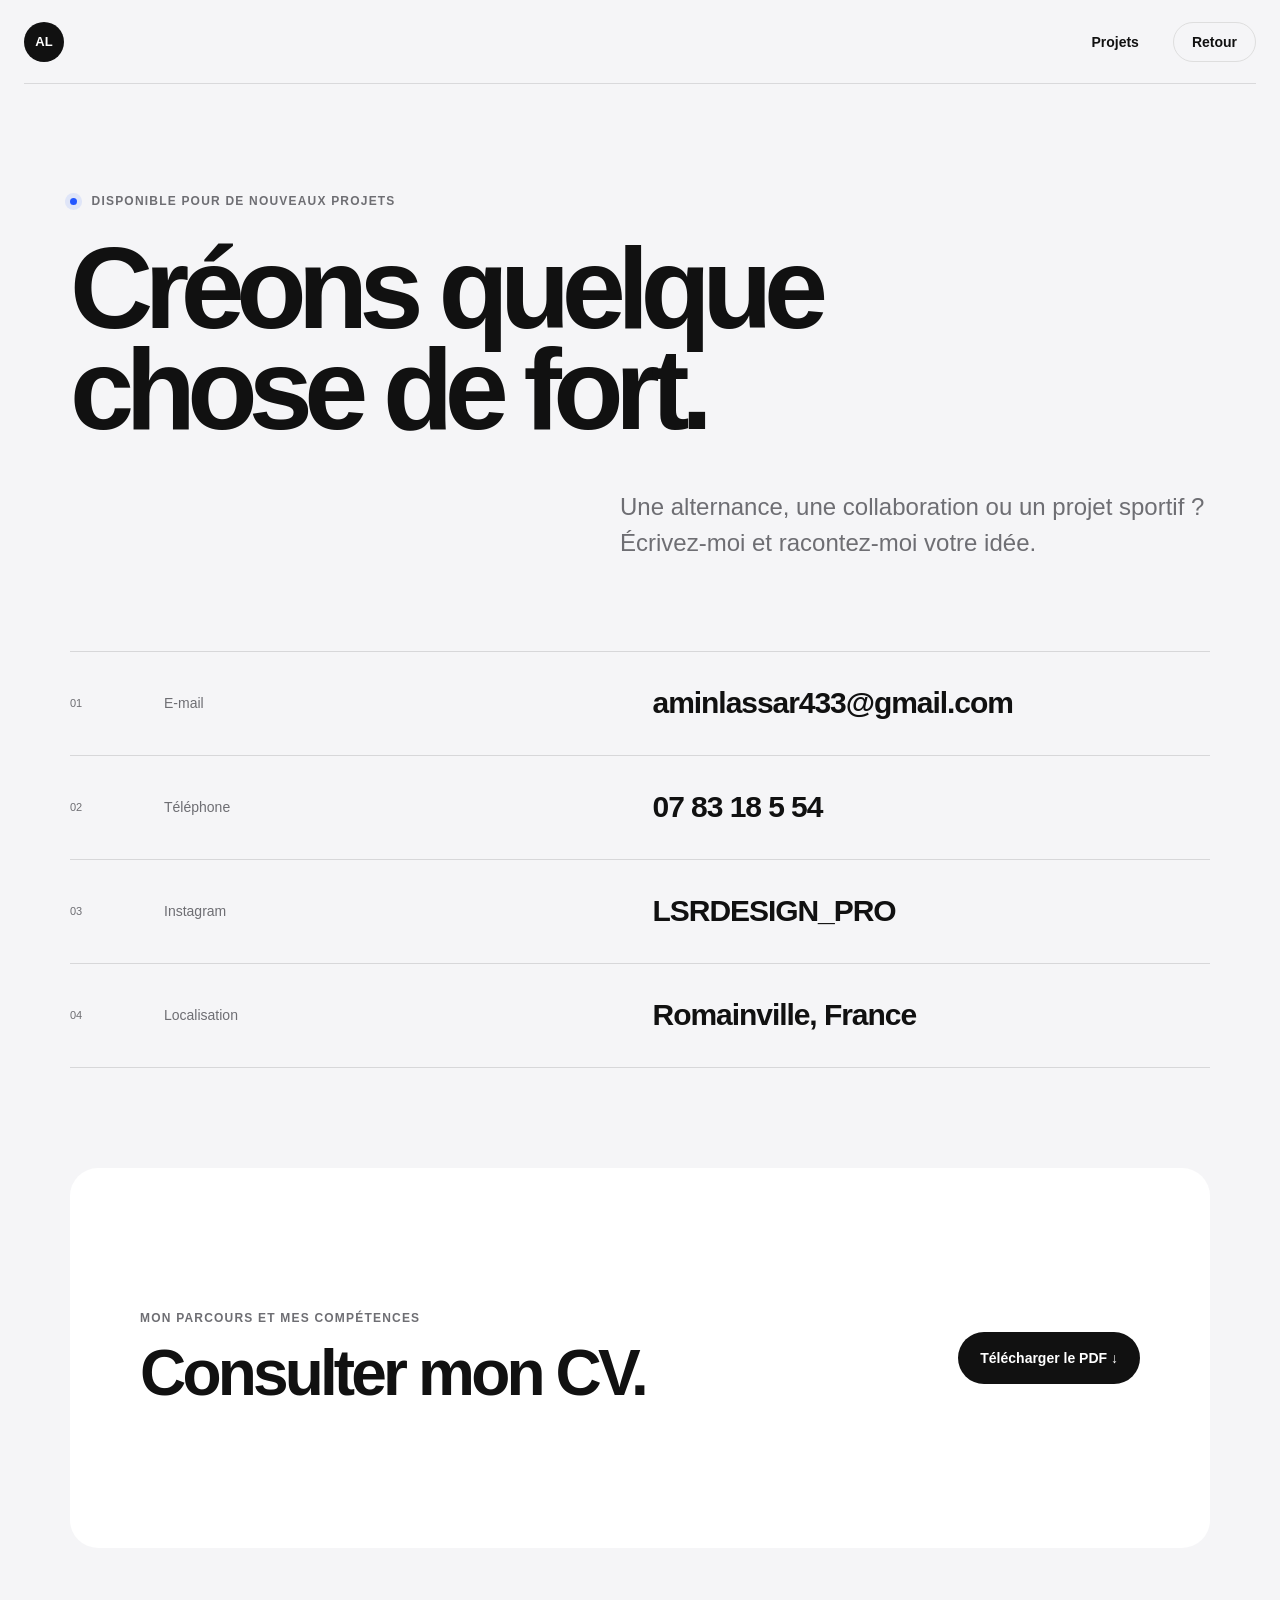
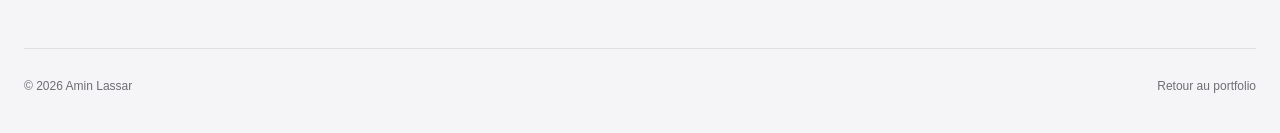
==== contact.html @ e577f163 "Ajout du portfolio" ====
<!doctype html>
<html lang="fr">
<head>
  <meta charset="UTF-8">
  <meta name="viewport" content="width=device-width, initial-scale=1.0">
  <meta name="description" content="Contacter Amin Lassar pour une alternance ou un projet de design sportif.">
  <title>Contact — Amin Lassar</title>
  <link rel="stylesheet" href="style.css">
</head>
<body class="contact-page">
  <header class="header">
    <a class="logo" href="index.html" aria-label="Accueil">AL</a>
    <nav>
      <a href="index.html#projets">Projets</a>
      <a class="nav-button" href="index.html">Retour</a>
    </nav>
  </header>

  <main>
    <section class="contact-hero">
      <p class="label"><span></span> Disponible pour de nouveaux projets</p>
      <h1>Créons quelque<br>chose de fort.</h1>
      <p>Une alternance, une collaboration ou un projet sportif ? Écrivez-moi et racontez-moi votre idée.</p>
    </section>

    <section class="details">
      <article><span>01</span><p>E-mail</p><strong><a href="mailto:aminlassar433@gmail.com">aminlassar433@gmail.com</a></strong></article>
      <article><span>02</span><p>Téléphone</p><strong>07 83 18 5 54</strong></article>
      <article><span>03</span><p>Instagram</p><strong>LSRDESIGN_PRO</strong></article>
      <article><span>04</span><p>Localisation</p><strong>Romainville, France</strong></article>
    </section>

    <section class="cv-card">
      <div><p>Mon parcours et mes compétences</p><h2>Consulter mon CV.</h2></div>
      <a class="button dark" href="assets/CV_LASSAR_AMIN.pdf" download>Télécharger le PDF ↓</a>
    </section>
  </main>

  <footer>
    <span>© 2026 Amin Lassar</span>
    <a href="index.html">Retour au portfolio</a>
  </footer>
</body>
</html>
---- style.css ----
:root {
  --black: #111111;
  --grey: #6e6e73;
  --line: #dedede;
  --paper: #f5f5f7;
  --white: #ffffff;
  --blue: #2457ff;
}

* {
  box-sizing: border-box;
}

html {
  scroll-behavior: smooth;
}

body {
  margin: 0;
  background: var(--white);
  color: var(--black);
  font-family: -apple-system, BlinkMacSystemFont, "Segoe UI", Arial, sans-serif;
  -webkit-font-smoothing: antialiased;
}

a {
  color: inherit;
  text-decoration: none;
}

.header {
  width: min(1320px, calc(100% - 48px));
  height: 84px;
  margin: auto;
  display: flex;
  align-items: center;
  justify-content: space-between;
  border-bottom: 1px solid rgba(17, 17, 17, .12);
}

.logo {
  width: 40px;
  height: 40px;
  border-radius: 50%;
  display: grid;
  place-items: center;
  background: var(--black);
  color: white;
  font-size: 13px;
  font-weight: 800;
}

nav {
  display: flex;
  align-items: center;
  gap: 34px;
  font-size: 14px;
  font-weight: 600;
}

nav a {
  transition: opacity .2s;
}

nav a:hover {
  opacity: .55;
}

.nav-button {
  padding: 11px 18px;
  border: 1px solid var(--line);
  border-radius: 999px;
}

.hero {
  width: min(1320px, calc(100% - 48px));
  min-height: 720px;
  margin: auto;
  padding: 90px 5vw 80px;
  display: grid;
  grid-template-columns: 1.05fr .95fr;
  align-items: center;
  gap: 7vw;
}

.label {
  margin: 0 0 30px;
  color: var(--grey);
  font-size: 12px;
  font-weight: 700;
  letter-spacing: .1em;
  text-transform: uppercase;
}

.label span {
  display: inline-block;
  width: 7px;
  height: 7px;
  margin-right: 10px;
  border-radius: 50%;
  background: var(--blue);
  box-shadow: 0 0 0 5px rgba(36, 87, 255, .1);
}

.hero h1 {
  margin: 0;
  font-size: clamp(74px, 8.3vw, 132px);
  line-height: .82;
  letter-spacing: -.075em;
  font-weight: 700;
}

.intro {
  max-width: 570px;
  margin: 40px 0 0;
  color: var(--grey);
  font-size: clamp(18px, 1.6vw, 24px);
  line-height: 1.45;
  letter-spacing: -.02em;
}

.actions {
  display: flex;
  flex-wrap: wrap;
  gap: 12px;
  margin-top: 38px;
}

.button {
  min-height: 52px;
  padding: 0 22px;
  border-radius: 999px;
  display: inline-flex;
  align-items: center;
  justify-content: center;
  font-size: 14px;
  font-weight: 700;
  transition: transform .2s, background .2s;
}

.button:hover {
  transform: translateY(-2px);
}

.dark {
  background: var(--black);
  color: white;
}

.dark:hover {
  background: #303030;
}

.light {
  background: var(--paper);
}

.hero-art {
  min-height: 540px;
  position: relative;
  display: grid;
  place-items: center;
}

.hero-art::before {
  content: "";
  width: 520px;
  height: 520px;
  position: absolute;
  border: 1px solid #e7e7e7;
  border-radius: 50%;
}

.floating-card {
  width: min(330px, 70%);
  aspect-ratio: 3/4;
  position: absolute;
  padding: 30px;
  border-radius: 10px;
  display: flex;
  flex-direction: column;
  box-shadow: 0 42px 80px rgba(0, 0, 0, .16);
  overflow: hidden;
}

.floating-card span {
  font-size: 10px;
  letter-spacing: .22em;
}

.floating-card strong {
  margin-top: auto;
  font-size: 58px;
  line-height: .75;
  letter-spacing: -.075em;
}

.floating-card small {
  margin-top: 24px;
  font-size: 9px;
  letter-spacing: .12em;
}

.card-back {
  background: #ececec;
  transform: translate(-22%, -5%) rotate(-9deg);
}

.card-front {
  background: var(--blue);
  color: white;
  transform: translate(19%, 5%) rotate(6deg);
}

.card-front::after {
  content: "";
  width: 250px;
  height: 250px;
  position: absolute;
  right: -110px;
  top: 80px;
  border: 45px solid rgba(255, 255, 255, .13);
  border-radius: 50%;
}

.projects {
  padding: 120px max(24px, calc((100% - 1320px) / 2));
  background: var(--paper);
}

.section-title {
  margin-bottom: 64px;
  display: grid;
  grid-template-columns: 1fr 1fr;
  align-items: end;
  gap: 40px;
}

.section-title .label {
  margin-bottom: 22px;
}

.section-title h2 {
  margin: 0;
  font-size: clamp(48px, 6vw, 84px);
  line-height: .95;
  letter-spacing: -.06em;
}

.section-title>p {
  max-width: 430px;
  margin: 0;
  justify-self: end;
  color: var(--grey);
  font-size: 17px;
  line-height: 1.6;
}

.grid {
  display: grid;
  grid-template-columns: repeat(2, 1fr);
  gap: 56px 24px;
}

.project {
  display: block;
}

.project-image-wrap {
  aspect-ratio: 3/4;
  overflow: hidden;
  border-radius: 22px;
  background: #e1e1e3;
}

.project-image {
  width: 100%;
  height: 100%;
  display: block;
  object-fit: cover;
  transition: transform .35s;
}

.project:hover .project-image {
  transform: scale(1.025);
}

.poster {
  aspect-ratio: 4/3;
  padding: clamp(27px, 4vw, 54px);
  position: relative;
  overflow: hidden;
  display: flex;
  flex-direction: column;
}

.poster small {
  position: relative;
  z-index: 2;
  font-size: 9px;
  letter-spacing: .2em;
}

.poster strong {
  position: relative;
  z-index: 2;
  margin-top: auto;
  font-size: clamp(45px, 7vw, 94px);
  line-height: .75;
  letter-spacing: -.075em;
}

.poster>span {
  position: relative;
  z-index: 2;
  margin-top: 28px;
  font-size: 9px;
  font-weight: 700;
  letter-spacing: .14em;
}

.poster-one {
  background: linear-gradient(105deg, #e9e9e9 0 46%, var(--blue) 46% 100%);
}

.poster-one strong {
  mix-blend-mode: difference;
  color: white;
}

.poster-one::after {
  content: "";
  width: 170px;
  height: 170px;
  position: absolute;
  right: 7%;
  top: 10%;
  border: 38px solid rgba(255, 255, 255, .16);
  border-radius: 50%;
}

.poster-two {
  background: #111;
  color: white;
}

.poster-two::after {
  content: "RM";
  position: absolute;
  right: -25px;
  top: -40px;
  color: #242424;
  font-size: 240px;
  font-weight: 900;
  letter-spacing: -.15em;
}

.poster-two>span {
  color: #999;
}

.poster-three {
  background: var(--blue);
  color: white;
}

.poster-three::after {
  content: "";
  width: 55%;
  aspect-ratio: 1;
  position: absolute;
  right: -8%;
  top: -24%;
  border: 1px solid rgba(255, 255, 255, .35);
  border-radius: 50%;
  box-shadow: 0 0 0 28px rgba(255, 255, 255, .04), 0 0 0 56px rgba(255, 255, 255, .035);
}

.poster-four {
  background: #e9e4dd;
}

.poster-four::after {
  content: "XI";
  position: absolute;
  right: 7%;
  bottom: -18%;
  color: rgba(36, 87, 255, .14);
  font-size: 280px;
  font-weight: 900;
  letter-spacing: -.17em;
}

.poster-five {
  background: linear-gradient(90deg, #201d1f 0 54%, #393439 54% 100%);
  color: white;
}

.poster-five::after {
  content: "“";
  position: absolute;
  right: 5%;
  top: -22%;
  color: var(--blue);
  font: 320px/1 Georgia, serif;
}

.poster-six {
  background: linear-gradient(90deg, #efefef 0 34%, var(--blue) 34% 67%, #efefef 67% 100%);
}

.poster-six strong {
  color: white;
  mix-blend-mode: difference;
}

.meta {
  padding: 20px 4px 0;
  display: flex;
  justify-content: space-between;
  align-items: flex-start;
}

.meta h3 {
  margin: 0 0 6px;
  font-size: 20px;
  letter-spacing: -.025em;
}

.meta p,
.meta>span {
  margin: 0;
  color: var(--grey);
  font-size: 13px;
}

.cta {
  width: min(1320px, calc(100% - 48px));
  min-height: 420px;
  margin: auto;
  padding: 80px 5vw;
  display: flex;
  flex-direction: column;
  justify-content: center;
}

.cta p {
  margin: 0 0 24px;
  color: var(--grey);
}

.cta a {
  font-size: clamp(46px, 6vw, 84px);
  line-height: 1;
  letter-spacing: -.06em;
  font-weight: 700;
}

footer {
  width: min(1320px, calc(100% - 48px));
  margin: auto;
  padding: 30px 0 40px;
  border-top: 1px solid var(--line);
  display: flex;
  justify-content: space-between;
  color: var(--grey);
  font-size: 12px;
}

/* Agrandissement au clic uniquement avec HTML/CSS */
.lightbox {
  position: fixed;
  inset: 0;
  z-index: 20;
  padding: 24px;
  display: grid;
  place-items: center;
  visibility: hidden;
  opacity: 0;
  pointer-events: none;
  transition: opacity .2s;
}

.lightbox:target {
  visibility: visible;
  opacity: 1;
  pointer-events: auto;
}

.backdrop {
  position: absolute;
  inset: 0;
  background: rgba(8, 8, 8, .88);
  backdrop-filter: blur(14px);
}

.lightbox-box {
  width: min(1050px, 94vw);
  max-height: 92vh;
  position: relative;
  z-index: 2;
  display: grid;
  grid-template-columns: 1fr 250px;
  overflow: hidden;
  border-radius: 24px;
  background: white;
  box-shadow: 0 30px 100px rgba(0, 0, 0, .5);
}

.lightbox-project-image {
  width: 100%;
  height: auto;
  aspect-ratio: 3 / 4;
  display: block;
  object-fit: contain;
}

.caption {
  padding: 34px;
  display: flex;
  flex-direction: column;
}

.caption p {
  margin: 0 0 10px;
  color: var(--grey);
  font-size: 11px;
  letter-spacing: .12em;
  text-transform: uppercase;
}

.caption h3 {
  margin: 0;
  font-size: 30px;
  letter-spacing: -.04em;
}

.caption>span {
  margin-top: auto;
  color: var(--grey);
  font-size: 13px;
}

.close {
  width: 40px;
  height: 40px;
  position: absolute;
  z-index: 5;
  right: 18px;
  top: 18px;
  display: grid;
  place-items: center;
  border-radius: 50%;
  background: #f2f2f2;
  font-size: 25px;
  line-height: 1;
}

/* Page contact */
.contact-page {
  background: var(--paper);
}

.contact-hero {
  width: min(1140px, calc(100% - 48px));
  margin: auto;
  padding: 110px 0 90px;
}

.contact-hero h1 {
  margin: 0;
  font-size: clamp(64px, 9vw, 132px);
  line-height: .88;
  letter-spacing: -.075em;
}

.contact-hero>p:last-child {
  max-width: 590px;
  margin: 48px 0 0 auto;
  color: var(--grey);
  font-size: clamp(18px, 2vw, 24px);
  line-height: 1.5;
}

.details {
  width: min(1140px, calc(100% - 48px));
  margin: auto;
  border-top: 1px solid #d7d7d9;
}

.details article {
  min-height: 104px;
  display: grid;
  grid-template-columns: 70px 1fr 1.2fr;
  align-items: center;
  gap: 24px;
  border-bottom: 1px solid #d7d7d9;
}

.details span {
  color: var(--grey);
  font-size: 11px;
}

.details p {
  margin: 0;
  color: var(--grey);
  font-size: 14px;
}

.details strong {
  font-size: clamp(18px, 2.4vw, 30px);
  letter-spacing: -.035em;
}

.cv-card {
  width: min(1140px, calc(100% - 48px));
  min-height: 380px;
  margin: 100px auto;
  padding: 70px;
  border-radius: 28px;
  background: white;
  display: flex;
  align-items: center;
  justify-content: space-between;
  gap: 40px;
}

.cv-card p {
  margin: 0 0 18px;
  color: var(--grey);
  font-size: 12px;
  font-weight: 700;
  letter-spacing: .1em;
  text-transform: uppercase;
}

.cv-card h2 {
  margin: 0;
  font-size: clamp(42px, 5vw, 72px);
  line-height: .95;
  letter-spacing: -.06em;
}

@media (max-width: 900px) {
  .hero {
    min-height: auto;
    padding: 72px 0 90px;
    grid-template-columns: 1fr;
  }

  .hero-art {
    min-height: 510px;
  }

  .section-title {
    grid-template-columns: 1fr;
  }

  .section-title>p {
    justify-self: start;
  }

  .lightbox-box {
    grid-template-columns: 1fr;
    overflow-y: auto;
  }

 

  .caption {
    min-height: 145px;
  }

  .cv-card {
    padding: 48px;
    flex-direction: column;
    align-items: flex-start;
  }
}

@media (max-width: 640px) {
  .header {
    width: calc(100% - 32px);
    height: 70px;
  }

  nav {
    gap: 17px;
    font-size: 13px;
  }

  .hero {
    width: calc(100% - 32px);
    padding-top: 54px;
  }

  .hero h1 {
    font-size: clamp(70px, 24vw, 100px);
  }

  .intro {
    margin-top: 30px;
    font-size: 18px;
  }

  .actions {
    flex-direction: column;
  }

  .button {
    width: 100%;
  }

  .hero-art {
    min-height: 400px;
  }

  .hero-art::before {
    width: 355px;
    height: 355px;
  }

  .floating-card {
    width: 218px;
    padding: 22px;
  }

  .floating-card strong {
    font-size: 40px;
  }

  .projects {
    padding-top: 82px;
    padding-bottom: 82px;
  }

  .section-title {
    margin-bottom: 42px;
  }

  .section-title h2 {
    font-size: 52px;
  }

  .section-title>p {
    font-size: 15px;
  }

  .grid {
    grid-template-columns: 1fr;
    gap: 42px;
  }

  .project-image-wrap {
    border-radius: 17px;
  }

  .poster {
    padding: 27px;
  }

  .poster strong {
    font-size: 52px;
  }

  .cta {
    width: calc(100% - 32px);
    min-height: 330px;
    padding-left: 0;
    padding-right: 0;
  }

  .cta a {
    font-size: 47px;
  }

  footer {
    width: calc(100% - 32px);
    gap: 20px;
  }

  .lightbox {
    padding: 12px;
  }

  .lightbox-box {
    width: 100%;
    border-radius: 18px;
  }

  .caption {
    min-height: 130px;
    padding: 22px;
  }

  .contact-hero {
    width: calc(100% - 32px);
    padding: 72px 0 64px;
  }

  .contact-hero h1 {
    font-size: clamp(58px, 18vw, 78px);
  }

  .contact-hero>p:last-child {
    margin-top: 34px;
    font-size: 18px;
  }

  .details {
    width: calc(100% - 32px);
  }

  .details article {
    min-height: 110px;
    grid-template-columns: 38px 1fr;
    gap: 5px 14px;
    align-content: center;
  }

  .details strong {
    grid-column: 2;
    font-size: 21px;
  }

  .cv-card {
    width: calc(100% - 32px);
    min-height: 330px;
    margin: 64px auto;
    padding: 34px 24px;
    border-radius: 22px;
  }

  .cv-card .button {
    width: auto;
  }
}

@media (prefers-reduced-motion: reduce) {
  html {
    scroll-behavior: auto;
  }

  * {
    transition: none !important;
  }
}

@media (min-width: 901px) {
  .lightbox-box {
    width: fit-content;
    max-width: 94vw;
    grid-template-columns: auto 250px;
  }

  .lightbox-project-image {
    width: auto;
    height: min(76vh, 760px);
    max-width: calc(94vw - 250px);
    aspect-ratio: 3 / 4;
    margin: 0;
    object-fit: contain;
  }
}

.floating-card {
  padding: 0;
  overflow: hidden;
  aspect-ratio: 3 / 4;
}

.floating-card img {
  width: 100%;
  height: 100%;
  display: block;
  object-fit: cover;
}
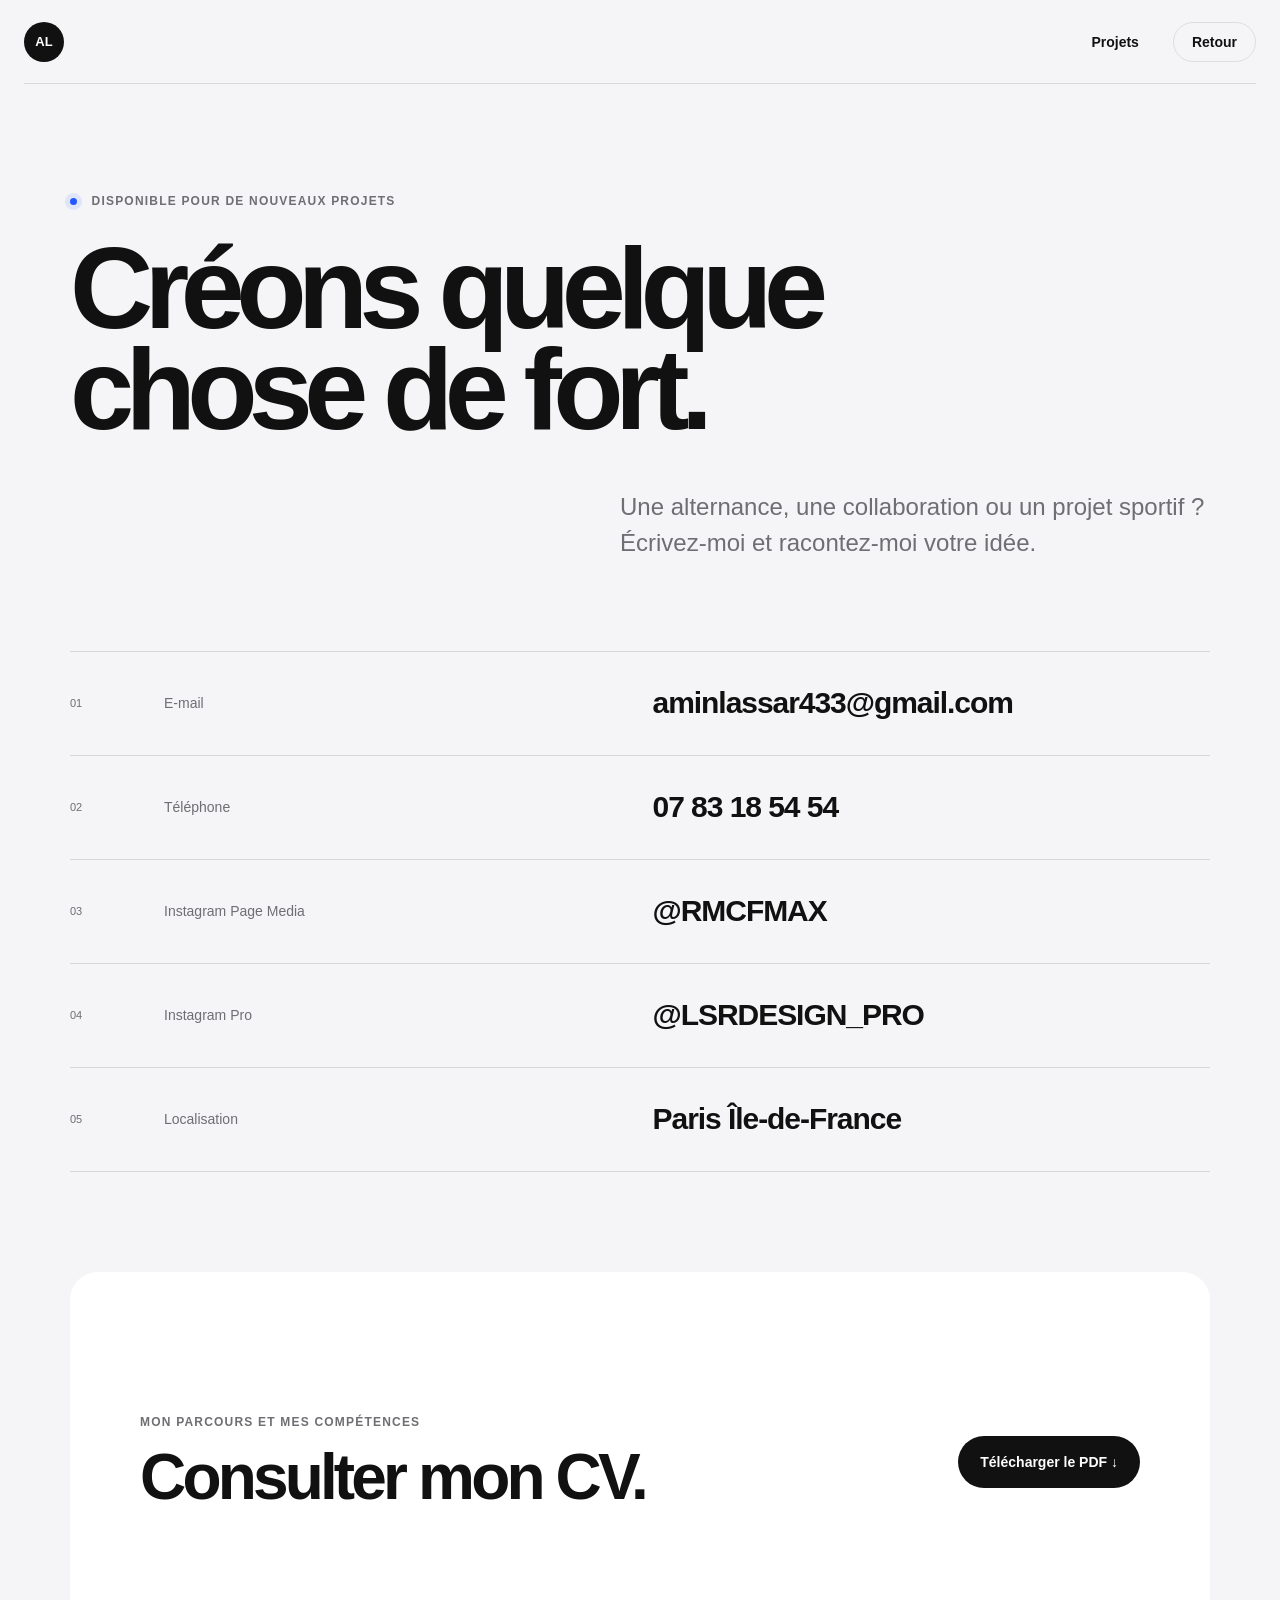
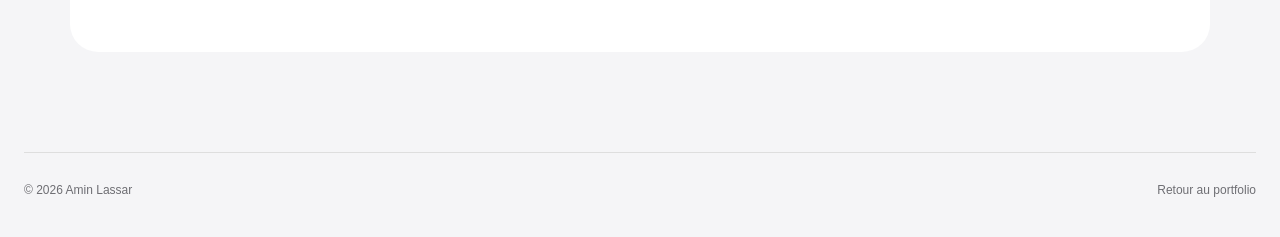
==== commit 8cfe6eef: "Mise à jour du portfolio 6" ====
--- a/contact.html
+++ b/contact.html
@@ -1,5 +1,6 @@
 <!doctype html>
 <html lang="fr">
+
 <head>
   <meta charset="UTF-8">
   <meta name="viewport" content="width=device-width, initial-scale=1.0">
@@ -7,6 +8,7 @@
   <title>Contact — Amin Lassar</title>
   <link rel="stylesheet" href="style.css">
 </head>
+
 <body class="contact-page">
   <header class="header">
     <a class="logo" href="index.html" aria-label="Accueil">AL</a>
@@ -24,14 +26,34 @@
     </section>
 
     <section class="details">
-      <article><span>01</span><p>E-mail</p><strong><a href="mailto:aminlassar433@gmail.com">aminlassar433@gmail.com</a></strong></article>
-      <article><span>02</span><p>Téléphone</p><strong>07 83 18 5 54</strong></article>
-      <article><span>03</span><p>Instagram</p><strong>LSRDESIGN_PRO</strong></article>
-      <article><span>04</span><p>Localisation</p><strong>Romainville, France</strong></article>
+      <article><span>01</span>
+        <p>E-mail</p><strong><a href="mailto:aminlassar433@gmail.com">aminlassar433@gmail.com</a></strong>
+      </article>
+      <article><span>02</span>
+        <p>Téléphone</p><strong>07 83 18 54 54</strong>
+      </article>
+      <article><span>03</span>
+        <p>Instagram Page Media</p><strong><a class="instagram-link" href="https://www.instagram.com/rmcf_max/" target="_blank"
+            rel="noopener noreferrer">
+            @RMCFMAX
+          </a></strong>
+      </article>
+      <article><span>04</span>
+        <p>Instagram Pro</p><strong><a class="instagram-link" href="https://www.instagram.com/lsrdesign_pro/" target="_blank"
+            rel="noopener noreferrer">
+            @LSRDESIGN_PRO
+          </a></strong>
+      </article>
+      <article><span>05</span>
+        <p>Localisation</p><strong>Paris Île-de-France </strong>
+      </article>
     </section>
 
     <section class="cv-card">
-      <div><p>Mon parcours et mes compétences</p><h2>Consulter mon CV.</h2></div>
+      <div>
+        <p>Mon parcours et mes compétences</p>
+        <h2>Consulter mon CV.</h2>
+      </div>
       <a class="button dark" href="assets/CV_LASSAR_AMIN.pdf" download>Télécharger le PDF ↓</a>
     </section>
   </main>
@@ -41,4 +63,5 @@
     <a href="index.html">Retour au portfolio</a>
   </footer>
 </body>
-</html>
+
+</html>
--- a/style.css
+++ b/style.css
@@ -875,4 +875,272 @@
   height: 100%;
   display: block;
   object-fit: cover;
+}
+
+.project-gallery {
+  position: relative;
+}
+
+.gallery-radio {
+  position: absolute;
+  opacity: 0;
+  pointer-events: none;
+}
+
+.gallery-stage {
+  position: relative;
+}
+
+.gallery-slide {
+  position: absolute;
+  inset: 0;
+  opacity: 0;
+  pointer-events: none;
+  transition: opacity 0.35s ease;
+}
+
+#card7-1:checked ~ .gallery-stage .slide-1,
+#card7-2:checked ~ .gallery-stage .slide-2 {
+  opacity: 1;
+  pointer-events: auto;
+}
+
+.gallery-controls {
+  position: absolute;
+  inset: 0;
+  z-index: 5;
+  display: none;
+  align-items: center;
+  justify-content: space-between;
+  padding: 14px;
+  pointer-events: none;
+}
+
+#card7-1:checked ~ .gallery-stage .controls-1,
+#card7-2:checked ~ .gallery-stage .controls-2 {
+  display: flex;
+}
+
+.gallery-controls label {
+  width: 42px;
+  height: 42px;
+  display: grid;
+  place-items: center;
+  border-radius: 50%;
+  color: #000;
+  background: rgba(255, 255, 255, 0.9);
+  font-size: 28px;
+  cursor: pointer;
+  pointer-events: auto;
+}
+
+.zoom-radio {
+  position: absolute;
+  opacity: 0;
+  pointer-events: none;
+}
+
+.zoom-gallery {
+  position: relative;
+  width: min(570px, 57vh);
+  max-width: 100%;
+  aspect-ratio: 3 / 4;
+  overflow: hidden;
+  background: #111;
+}
+
+.zoom-image {
+  position: absolute;
+  inset: 0;
+  width: 100%;
+  height: 100%;
+  display: block;
+  object-fit: contain;
+  opacity: 0;
+  pointer-events: none;
+  transition: opacity 0.35s ease;
+}
+
+#zoom7-1:checked ~ .zoom-gallery .zoom-image-1,
+#zoom7-2:checked ~ .zoom-gallery .zoom-image-2 {
+  opacity: 1;
+}
+
+.zoom-controls {
+  position: absolute;
+  inset: 0;
+  z-index: 5;
+  display: none;
+  align-items: center;
+  justify-content: space-between;
+  padding: 14px;
+  pointer-events: none;
+}
+
+#zoom7-1:checked ~ .zoom-gallery .zoom-controls-1,
+#zoom7-2:checked ~ .zoom-gallery .zoom-controls-2 {
+  display: flex;
+}
+
+.zoom-controls label {
+  width: 44px;
+  height: 44px;
+  display: grid;
+  place-items: center;
+  border-radius: 50%;
+  color: #000;
+  background: rgba(255, 255, 255, 0.9);
+  font-size: 30px;
+  cursor: pointer;
+  pointer-events: auto;
+}
+
+/* Catégories de projets */
+.project-categories {
+  display: grid;
+  gap: 18px;
+}
+
+.project-category {
+  overflow: hidden;
+  border: 1px solid var(--line);
+  border-radius: 22px;
+  background: #f5f5f7;
+}
+
+.project-category summary {
+  padding: 24px 28px;
+  display: flex;
+  align-items: center;
+  cursor: pointer;
+  list-style: none;
+  user-select: none;
+}
+
+.project-category summary::-webkit-details-marker {
+  display: none;
+}
+
+.category-name {
+  font-size: 20px;
+  font-weight: 700;
+  letter-spacing: -0.02em;
+}
+
+.category-count {
+  margin-left: auto;
+  color: var(--grey);
+  font-size: 12px;
+}
+
+.project-category summary::after {
+  content: "+";
+  width: 34px;
+  height: 34px;
+  margin-left: 18px;
+  display: grid;
+  place-items: center;
+  border-radius: 50%;
+  background: white;
+  font-size: 22px;
+}
+
+.project-category[open] summary::after {
+  content: "−";
+}
+
+.project-category[open] summary {
+  margin-bottom: 24px;
+  border-bottom: 1px solid var(--line);
+}
+
+/* Cartes plus petites : 4 par ligne sur ordinateur */
+.category-grid {
+  padding: 0 24px 28px;
+  display: grid;
+  grid-template-columns: repeat(4, minmax(0, 1fr));
+  gap: 28px 18px;
+}
+
+.category-grid .project {
+  min-width: 0;
+}
+
+.category-grid .project-image-wrap {
+  border-radius: 16px;
+}
+
+.category-grid .meta {
+  padding-top: 13px;
+}
+
+.category-grid .meta h3 {
+  font-size: 16px;
+  line-height: 1.15;
+}
+
+.category-grid .meta p {
+  font-size: 11px;
+}
+
+/* Tablette : 3 cartes par ligne */
+@media (max-width: 1050px) {
+  .category-grid {
+    grid-template-columns: repeat(3, minmax(0, 1fr));
+  }
+}
+
+/* Téléphone : 2 cartes par ligne */
+@media (max-width: 640px) {
+  .project-categories {
+    gap: 12px;
+  }
+
+  .project-category {
+    border-radius: 17px;
+  }
+
+  .project-category summary {
+    padding: 18px 16px;
+  }
+
+  .category-name {
+    font-size: 16px;
+  }
+
+  .category-count {
+    font-size: 10px;
+  }
+
+  .project-category summary::after {
+    width: 30px;
+    height: 30px;
+    margin-left: 10px;
+  }
+
+  .project-category[open] summary {
+    margin-bottom: 16px;
+  }
+
+  .category-grid {
+    padding: 0 14px 20px;
+    grid-template-columns: repeat(2, minmax(0, 1fr));
+    gap: 22px 12px;
+  }
+
+  .category-grid .meta {
+    padding-top: 9px;
+  }
+
+  .category-grid .meta h3 {
+    font-size: 13px;
+  }
+
+  .category-grid .meta p {
+    font-size: 10px;
+  }
+
+  .category-grid .meta > span {
+    font-size: 10px;
+  }
 }
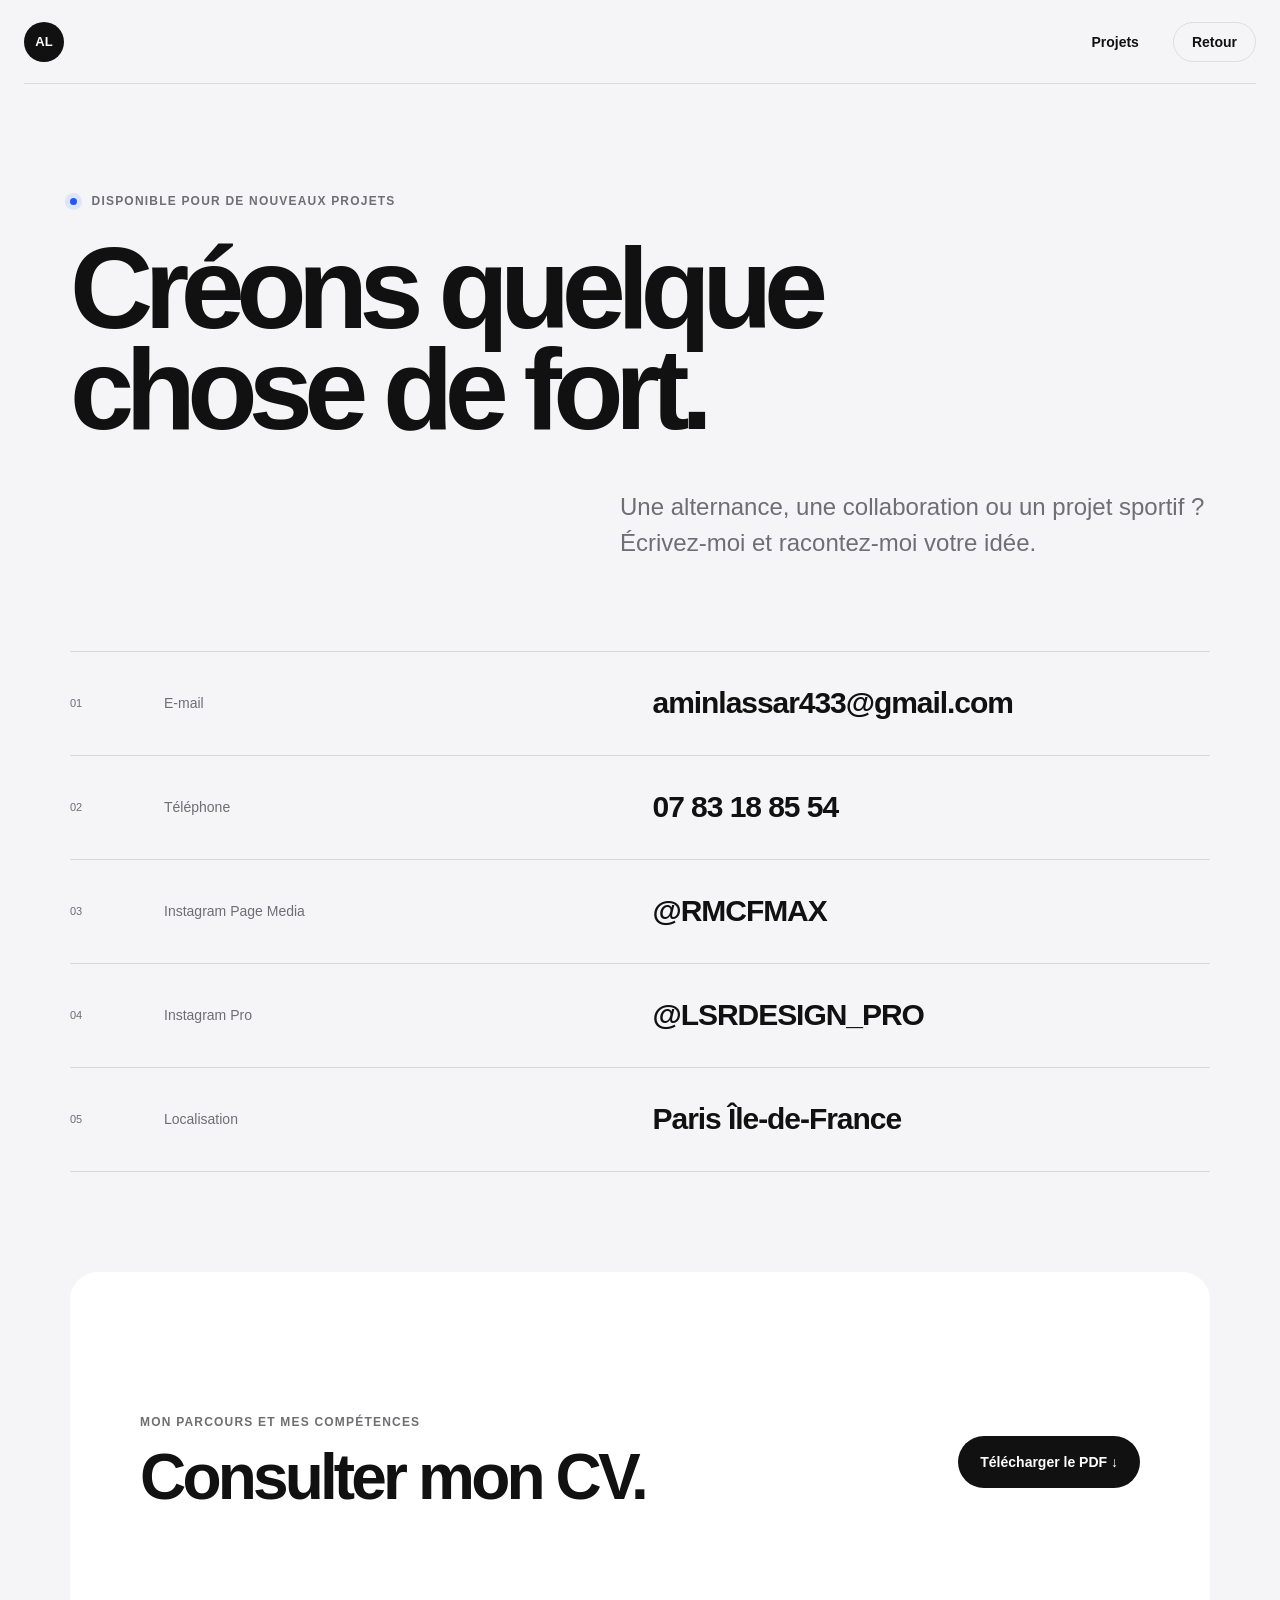
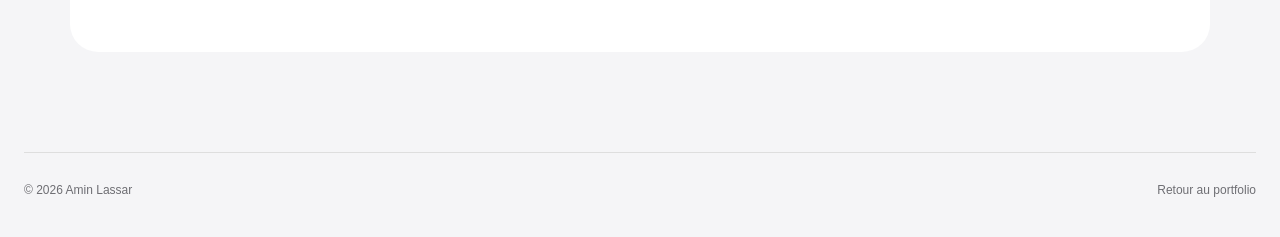
==== commit c526ec1a: "Mise à jour numero tel" ====
--- a/contact.html
+++ b/contact.html
@@ -30,7 +30,7 @@
         <p>E-mail</p><strong><a href="mailto:aminlassar433@gmail.com">aminlassar433@gmail.com</a></strong>
       </article>
       <article><span>02</span>
-        <p>Téléphone</p><strong>07 83 18 54 54</strong>
+        <p>Téléphone</p><strong>07 83 18 85 54</strong>
       </article>
       <article><span>03</span>
         <p>Instagram Page Media</p><strong><a class="instagram-link" href="https://www.instagram.com/rmcf_max/" target="_blank"
